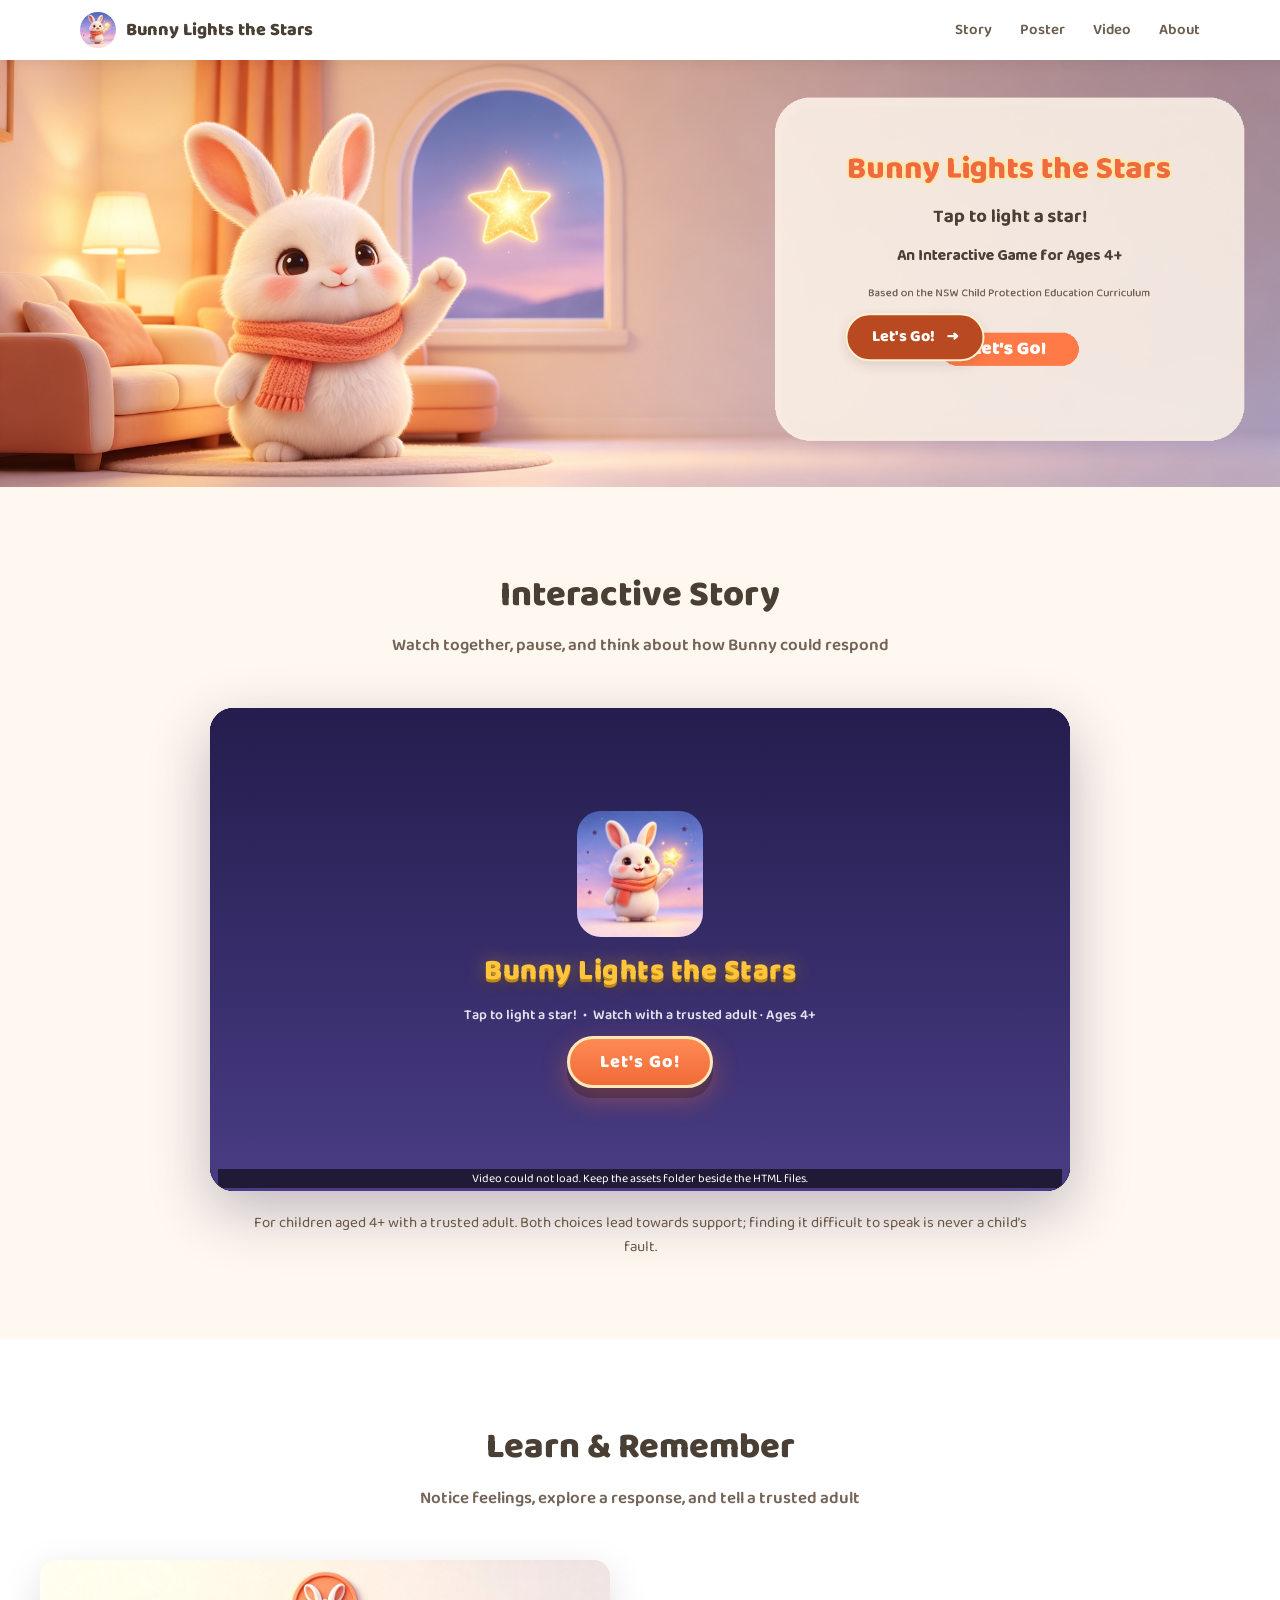
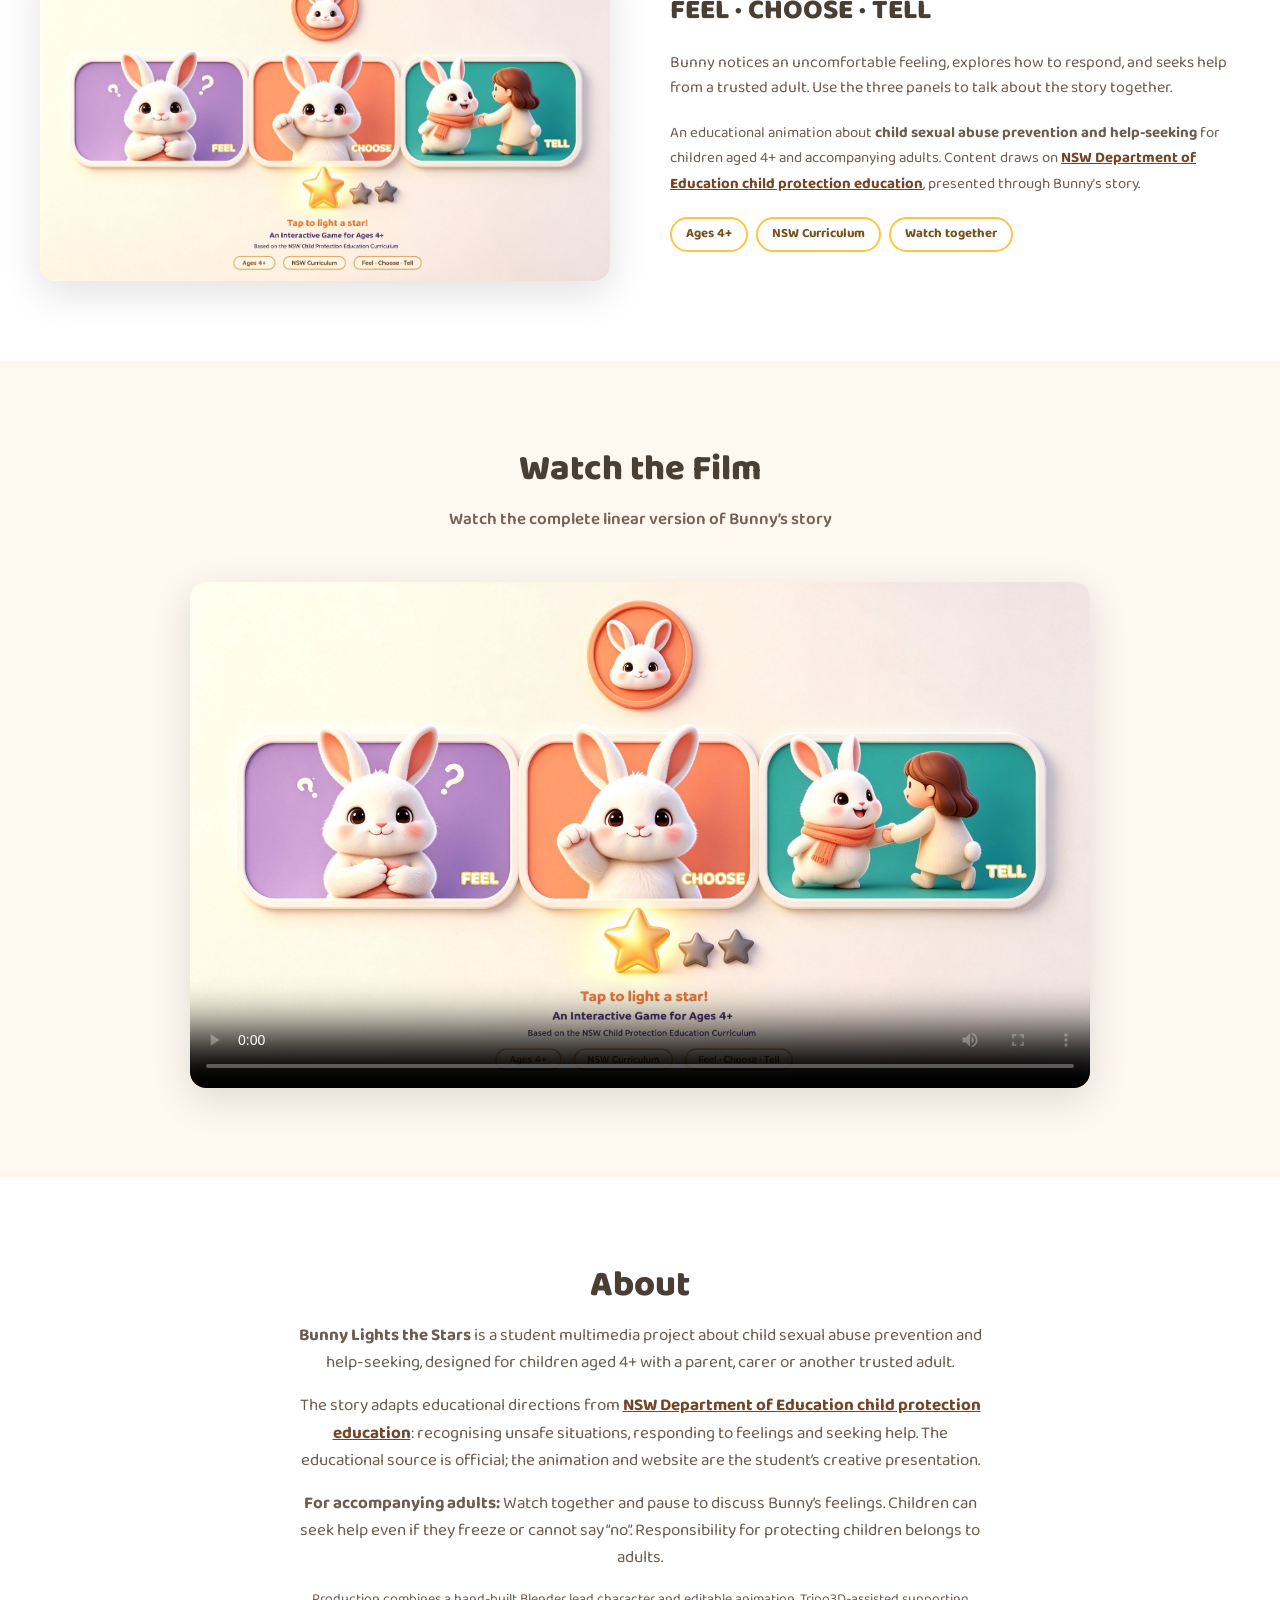
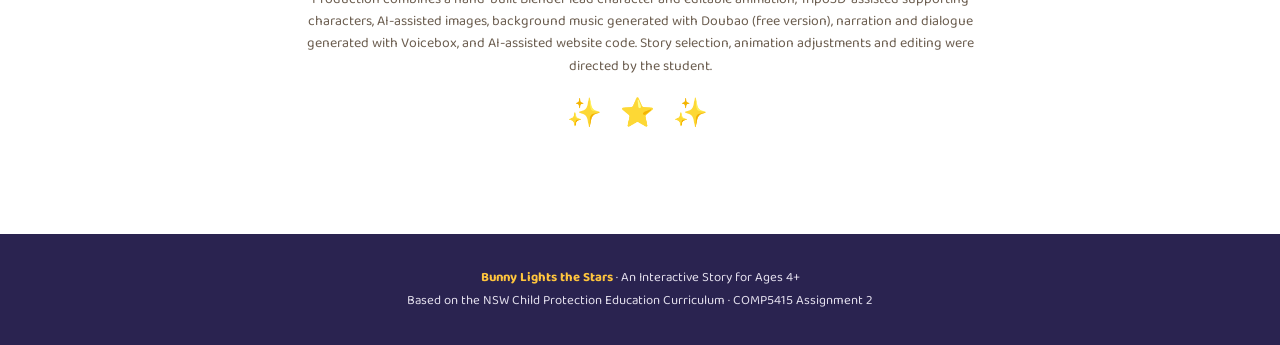
==== index.html @ 77bef4d8 "Deploy Bunny Lights the Stars interactive website" ====
<!DOCTYPE html>
<html lang="en">
<head>
<meta charset="UTF-8">
<meta name="viewport" content="width=device-width, initial-scale=1.0">
<title>Bunny Lights the Stars</title>
<link rel="preconnect" href="https://fonts.googleapis.com">
<link rel="preconnect" href="https://fonts.gstatic.com" crossorigin>
<link href="https://fonts.googleapis.com/css2?family=Baloo+2:wght@400;600;700;800&display=swap" rel="stylesheet">
<link rel="stylesheet" href="style.css">
</head>
<body>
<a class="skip-link" href="#story">Skip to story</a>

<nav id="nav">
  <div class="nav-inner">
    <div class="brand">
      <img src="assets/logo_clean.png" alt="Bunny Lights the Stars logo" class="nav-logo">
      <span class="brand-name">Bunny Lights the Stars</span>
    </div>
    <button class="menu-btn" id="menuBtn" aria-label="Open navigation" aria-expanded="false" aria-controls="navLinks">☰</button>
    <ul class="nav-links" id="navLinks">
      <li><a href="#story">Story</a></li>
      <li><a href="#poster">Poster</a></li>
      <li><a href="#video">Video</a></li>
      <li><a href="#about">About</a></li>
    </ul>
  </div>
</nav>

<header class="hero" id="hero">
  <img src="assets/banner.png" alt="Bunny Lights the Stars banner" class="hero-img">
  <a class="hero-entry" href="#story" aria-label="Start the interactive story">Let's Go! <span aria-hidden="true">→</span></a>
</header>

<section id="story" class="section">
  <h2 class="section-title">Interactive Story</h2>
  <p class="section-sub">Watch together, pause, and think about how Bunny could respond</p>
  <div class="frame-wrap">
    <iframe title="Bunny Lights the Stars interactive story" src="interactive.html" class="story-frame" allow="autoplay; fullscreen" allowfullscreen></iframe>
  </div>
  <p class="story-note">For children aged 4+ with a trusted adult. Both choices lead towards support; finding it difficult to speak is never a child’s fault.</p>
</section>

<section id="poster" class="section section-alt">
  <h2 class="section-title">Learn &amp; Remember</h2>
  <p class="section-sub">Notice feelings, explore a response, and tell a trusted adult</p>
  <div class="split">
    <div class="poster-img-wrap">
      <img src="assets/poster.png" alt="Bunny Lights the Stars poster showing FEEL CHOOSE TELL" class="poster-img">
    </div>
    <div class="poster-text">
      <h3>FEEL · CHOOSE · TELL</h3>
      <p>Bunny notices an uncomfortable feeling, explores how to respond, and seeks help from a trusted adult. Use the three panels to talk about the story together.</p>
      <p class="source-note">An educational animation about <strong>child sexual abuse prevention and help-seeking</strong> for children aged 4+ and accompanying adults. Content draws on <a href="https://education.nsw.gov.au/teaching-and-learning/curriculum/pdhpe/child-protection-and-respectful-relationships-education/the-importance-of-child-protection-education" target="_blank" rel="noopener"><strong>NSW Department of Education child protection education</strong></a>, presented through Bunny’s story.</p>
      <div class="tags">
        <span class="tag">Ages 4+</span>
        <span class="tag">NSW Curriculum</span>
        <span class="tag">Watch together</span>
      </div>
    </div>
  </div>
</section>

<section id="video" class="section">
  <h2 class="section-title">Watch the Film</h2>
  <p class="section-sub">Watch the complete linear version of Bunny’s story</p>
  <div class="video-wrap">
    <video controls preload="metadata" poster="assets/poster.png">
      <source src="assets/final_video.mp4" type="video/mp4">
      Your browser does not support the video tag.
    </video>
  </div>
</section>

<section id="about" class="section section-alt">
  <div class="about-inner">
    <h2 class="section-title">About</h2>
    <p><strong>Bunny Lights the Stars</strong> is a student multimedia project about child sexual abuse prevention and help-seeking, designed for children aged 4+ with a parent, carer or another trusted adult.</p>
    <p>The story adapts educational directions from <a href="https://education.nsw.gov.au/teaching-and-learning/curriculum/pdhpe/child-protection-and-respectful-relationships-education/the-importance-of-child-protection-education" target="_blank" rel="noopener"><strong>NSW Department of Education child protection education</strong></a>: recognising unsafe situations, responding to feelings and seeking help. The educational source is official; the animation and website are the student’s creative presentation.</p>
    <p><strong>For accompanying adults:</strong> Watch together and pause to discuss Bunny’s feelings. Children can seek help even if they freeze or cannot say “no”. Responsibility for protecting children belongs to adults.</p>
    <p class="credits">Production combines a hand-built Blender lead character and editable animation, Tripo3D-assisted supporting characters, AI-assisted images, background music generated with Doubao (free version), narration and dialogue generated with Voicebox, and AI-assisted website code. Story selection, animation adjustments and editing were directed by the student.</p>
    <div class="about-stars">✨ ⭐ ✨</div>
  </div>
</section>

<footer>
  <div class="footer-inner">
    <b>Bunny Lights the Stars</b> · An Interactive Story for Ages 4+<br>
    Based on the NSW Child Protection Education Curriculum · COMP5415 Assignment 2
  </div>
</footer>

<script src="script.js"></script>
</body>
</html>
---- style.css ----
* { margin:0; padding:0; box-sizing:border-box; }
html { scroll-behavior:smooth; }
body { font-family:'Baloo 2','Comic Sans MS',sans-serif; background:#FFF8F0; color:#4a3f35; line-height:1.6; }

/* nav */
nav { position:sticky; top:0; z-index:100; background:#fff; box-shadow:0 2px 12px rgba(0,0,0,.06); }
.nav-inner { max-width:1200px; margin:0 auto; display:flex; align-items:center; justify-content:space-between; padding:12px 40px; }
.brand { display:flex; align-items:center; gap:10px; }
.nav-logo { width:36px; height:36px; border-radius:50%; object-fit:cover; }
.brand-name { font-weight:800; font-size:18px; color:#4a3f35; }
.nav-links { display:flex; gap:28px; list-style:none; }
.nav-links a { text-decoration:none; color:#6b5d4f; font-weight:600; font-size:15px; transition:color .2s; }
.nav-links a:hover { color:#f06b37; }
.menu-btn { display:none; background:none; border:none; font-size:24px; cursor:pointer; color:#4a3f35; }

/* hero - pure banner image */
.hero { position:relative; width:100%; overflow:hidden; }
.hero-img { display:block; width:100%; height:auto; }

.scroll-hint { position:absolute; bottom:20px; left:50%; transform:translateX(-50%); z-index:3; text-align:center; color:#fff; font-size:14px; font-weight:700; text-shadow:0 2px 6px rgba(0,0,0,.5); }
.scroll-hint .arrow { font-size:28px; margin-top:4px; animation:bounce 1.5s ease-in-out infinite; }
@keyframes bounce { 0%,100%{transform:translateY(0)} 50%{transform:translateY(8px)} }

/* sections */
.section { padding:80px 40px; max-width:1200px; margin:0 auto; }
.section-alt { background:#fff; max-width:none; }
.section-alt > * { max-width:1200px; margin-left:auto; margin-right:auto; }
.section-title { font-size:36px; font-weight:800; color:#4a3f35; text-align:center; margin-bottom:8px; }
.section-sub { text-align:center; color:#9a8b7d; font-size:17px; font-weight:600; margin-bottom:48px; }

/* story frame (iframe) */
.frame-wrap { max-width:860px; margin:0 auto; border-radius:24px; overflow:hidden; box-shadow:0 20px 60px rgba(42,35,80,.3); }
.story-frame { display:block; width:100%; aspect-ratio:16/9; border:none; }

/* poster section */
.split { display:grid; grid-template-columns:1fr 1fr; gap:60px; align-items:center; }
.poster-img-wrap { display:flex; justify-content:center; }
.poster-img { max-width:100%; max-height:560px; border-radius:16px; box-shadow:0 12px 40px rgba(0,0,0,.12); }
.poster-text h3 { font-size:28px; font-weight:800; margin-bottom:16px; }
.poster-text p { font-size:16px; color:#6b5d4f; margin-bottom:20px; }
.tags { display:flex; flex-wrap:wrap; gap:8px; }
.tag { display:inline-block; background:#fff; border:2px solid #ffc53d; border-radius:20px; padding:5px 14px; font-size:13px; font-weight:700; color:#b8821d; }

/* video */
.video-wrap { max-width:900px; margin:0 auto; }
.video-wrap video { width:100%; aspect-ratio:16/9; border-radius:16px; box-shadow:0 12px 40px rgba(0,0,0,.12); }

/* about */
.about-inner { max-width:700px; margin:0 auto; text-align:center; }
.about-inner p { font-size:17px; color:#6b5d4f; margin-bottom:16px; }
.about-stars { font-size:28px; letter-spacing:6px; margin:16px 0; }

/* footer */
footer { background:#2a2350; color:rgba(255,255,255,.6); text-align:center; padding:32px 20px; font-size:13px; line-height:1.8; }
footer b { color:#ffc53d; }

/* responsive */
@media (max-width:768px) {
  .nav-inner { padding:12px 20px; }
  .menu-btn { display:block; }
  .nav-links { display:none; position:absolute; top:100%; left:0; right:0; background:#fff; flex-direction:column; padding:16px 20px; gap:16px; box-shadow:0 8px 20px rgba(0,0,0,.1); }
  .nav-links.open { display:flex; }
  .section { padding:48px 20px; }
  .split { grid-template-columns:1fr; gap:32px; }
  .section-title { font-size:28px; }
}

/* Usability revisions for Assignment 2 */
section { scroll-margin-top:85px; }
a { color:#744526; }
a:focus-visible,button:focus-visible { outline:3px solid #2b72c4; outline-offset:4px; }
.skip-link { position:fixed;left:12px;top:-80px;z-index:200;background:#fff;padding:10px 18px; }
.skip-link:focus { top:10px; }
.hero-entry { position:absolute;left:71.5%;top:65%;transform:translate(-50%,-50%);min-width:108px;min-height:36px;display:flex;align-items:center;justify-content:center;gap:12px;padding:9px 24px;border:2px solid #fff0cf;border-radius:30px;background:#b84920;color:#fff;font-weight:800;text-decoration:none;box-shadow:0 4px 12px #50352322; }
.story-note { max-width:800px;margin:20px auto 0;text-align:center;font-size:15px;color:#685646; }
.poster-text .source-note { font-size:15px;line-height:1.7; }
.about-inner .credits { font-size:14px; }
.section-sub { color:#746457; }
.tag { color:#76511b; }
footer { color:#e3dfed; }
@media(max-width:600px) {
 .brand-name { font-size:15px; }.nav-inner { padding:10px 16px; }.nav-logo { width:32px;height:32px; }
 .hero-entry { position:static;transform:none;border-radius:0;box-shadow:none;min-height:44px; }
 .section { padding:36px 16px; }.section-sub { font-size:15px;margin-bottom:24px; }.section-title { font-size:26px; }
 .frame-wrap { border-radius:12px; }.story-note { font-size:13px; }.poster-text h3 { font-size:24px; }
 .poster-text p,.about-inner p { font-size:15px; }
}
@media(prefers-reduced-motion:reduce) { html {scroll-behavior:auto;} * {animation:none!important;transition:none!important;} }
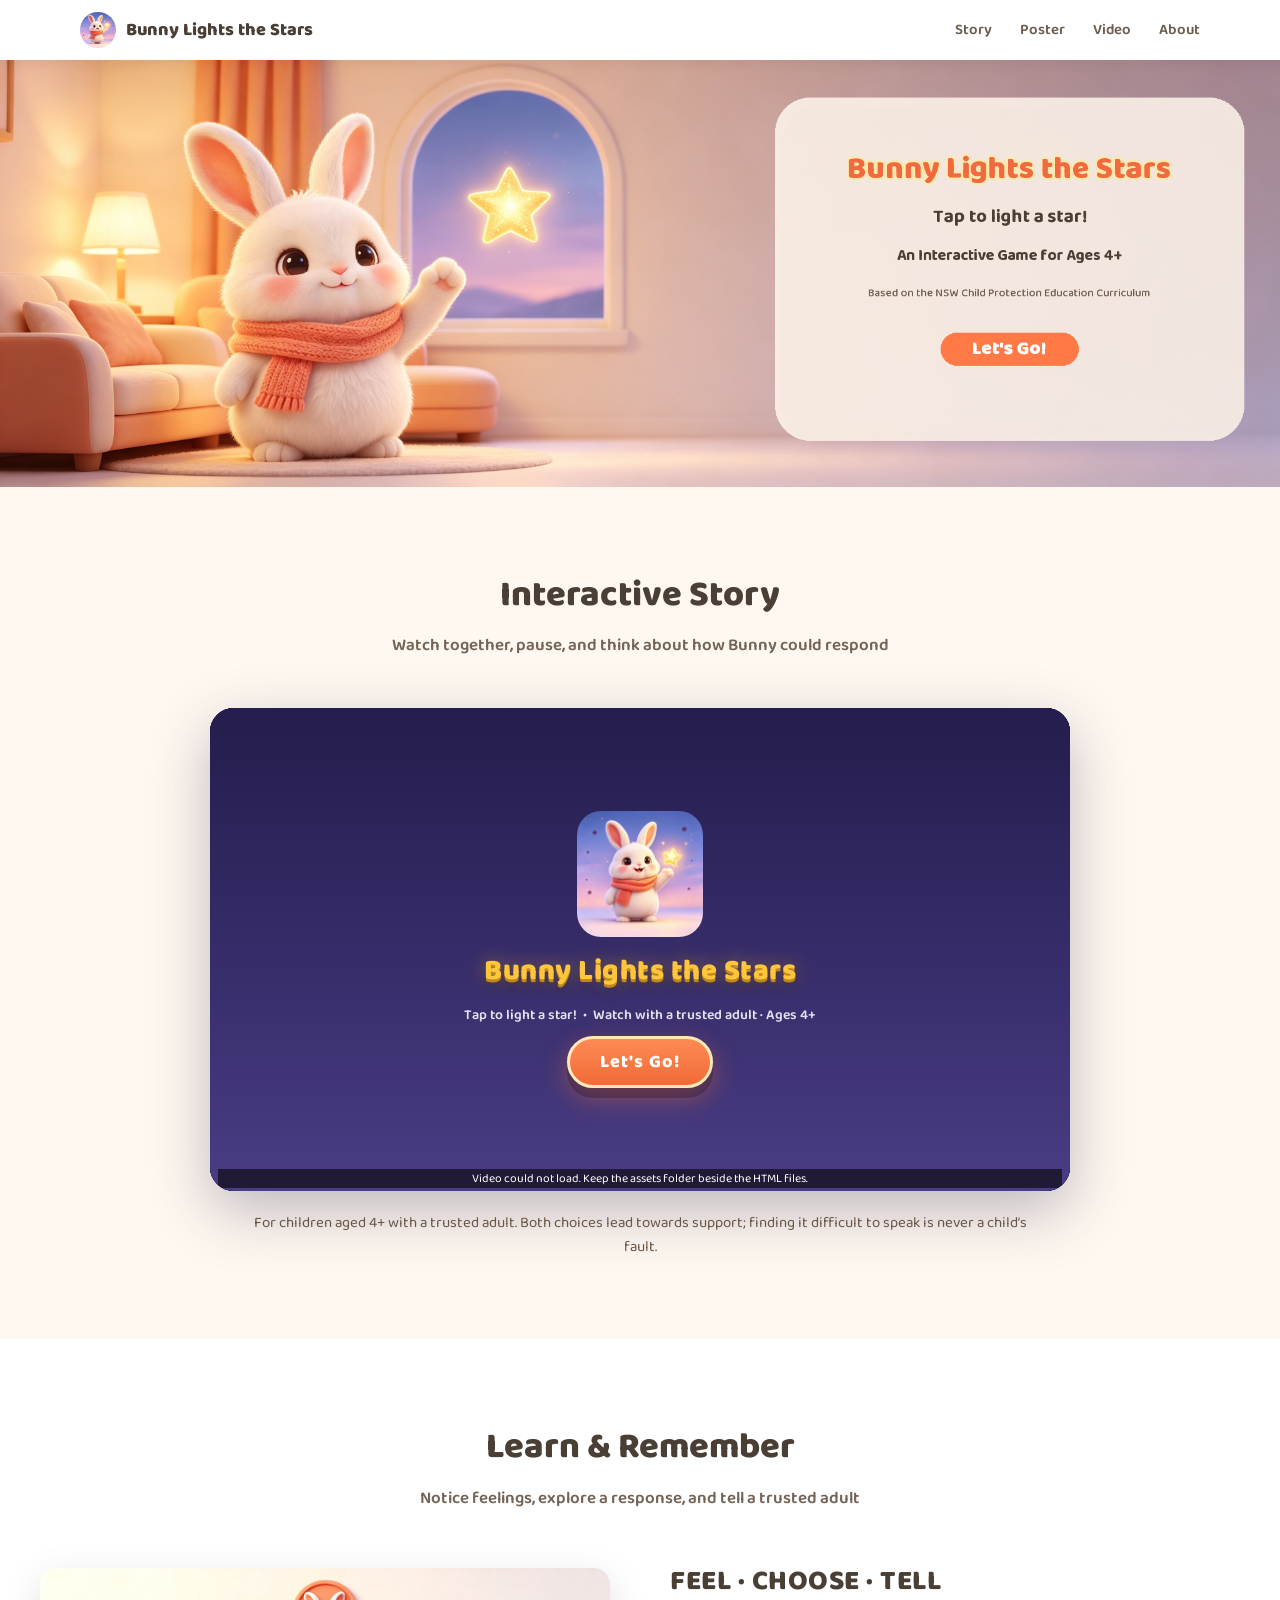
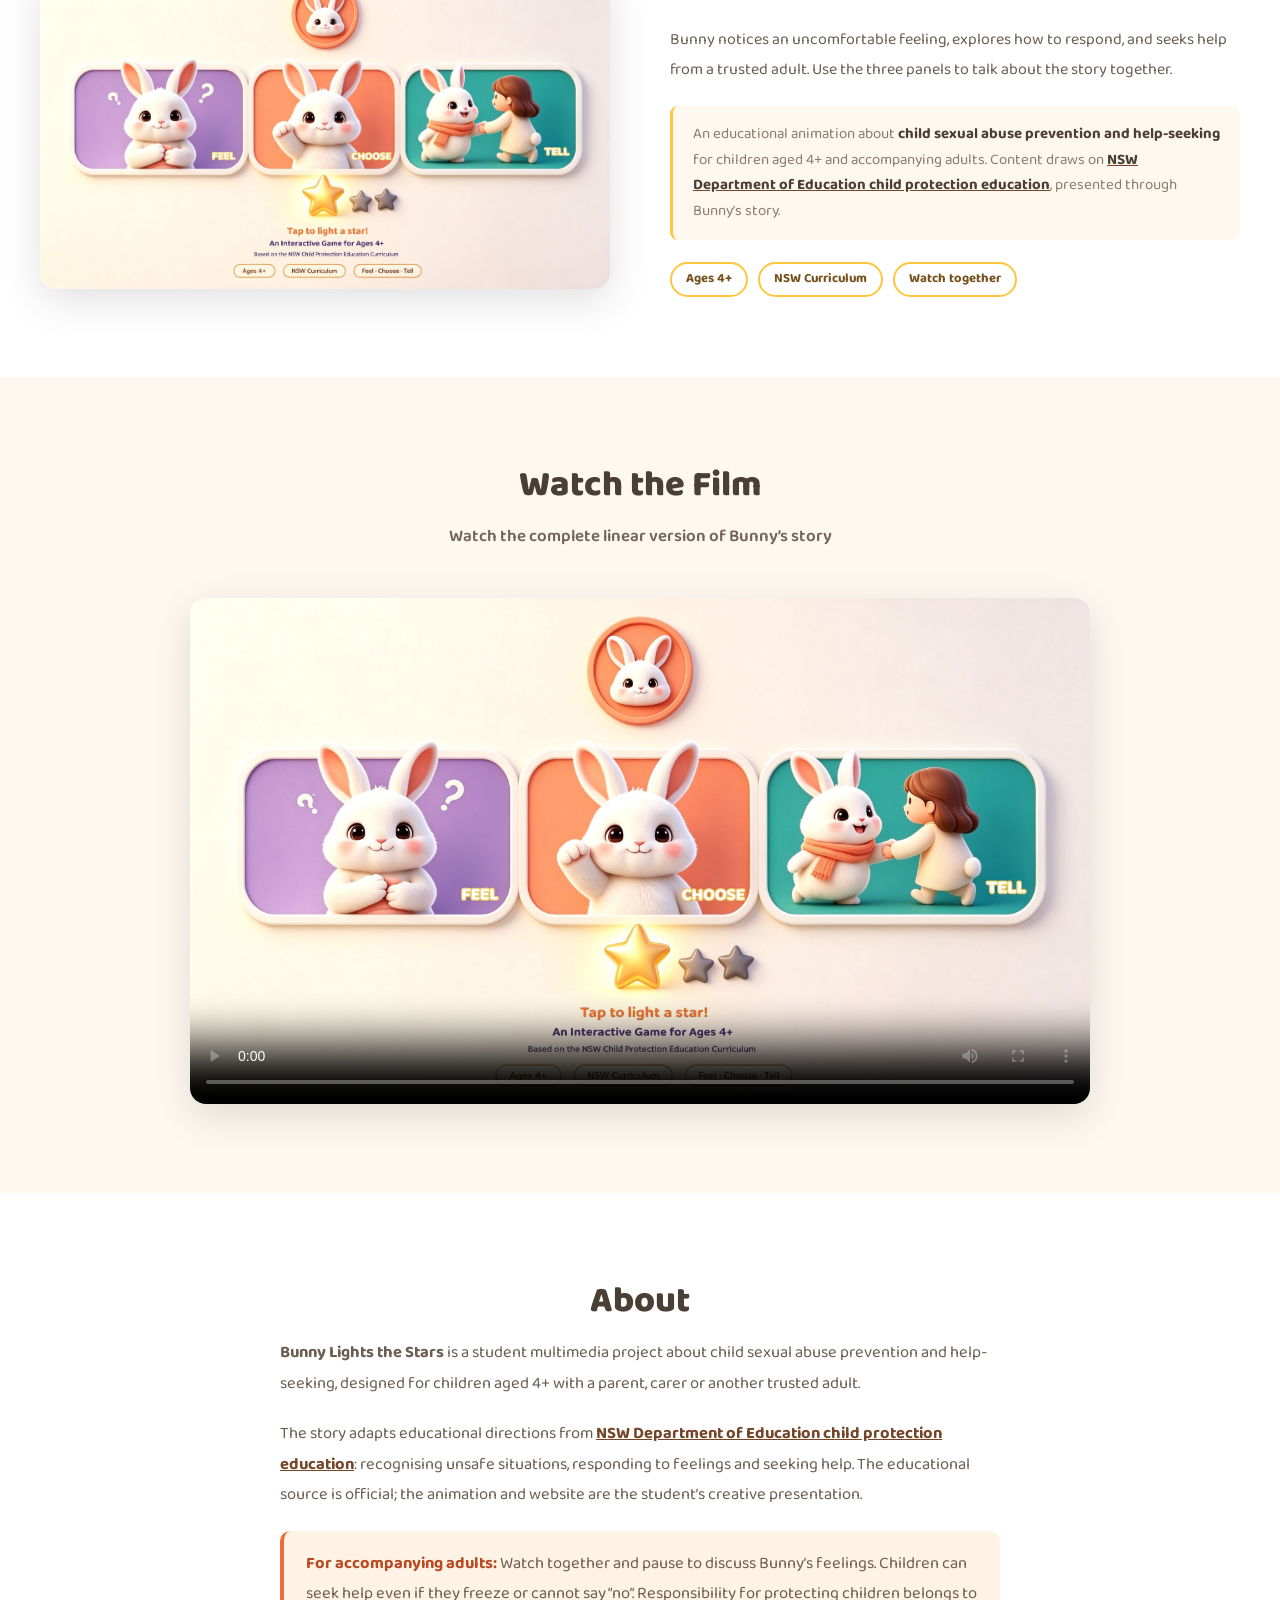
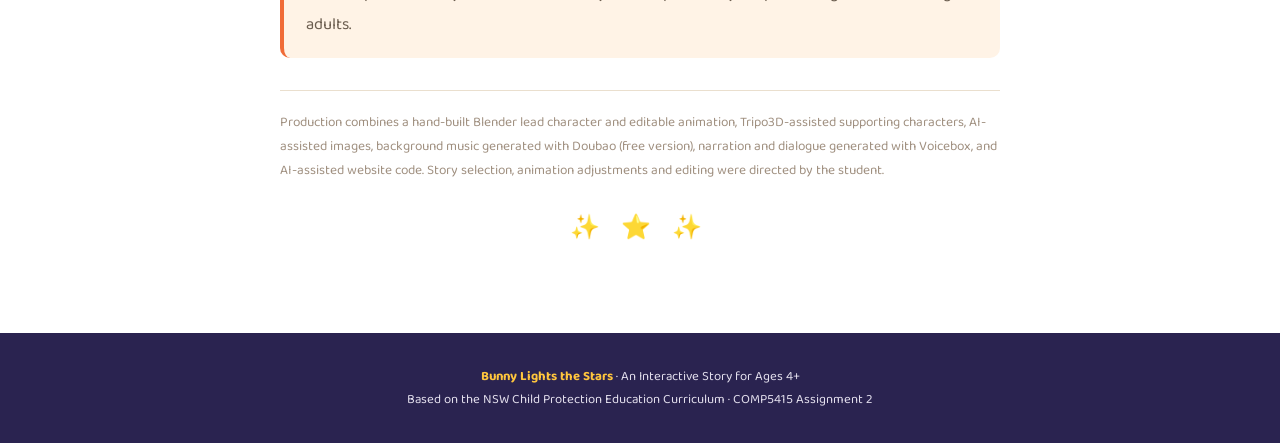
==== commit f1ff06de: "Fix hero Let's Go button overlap and improve About/Poster typography" ====
--- a/index.html
+++ b/index.html
@@ -30,7 +30,7 @@
 
 <header class="hero" id="hero">
   <img src="assets/banner.png" alt="Bunny Lights the Stars banner" class="hero-img">
-  <a class="hero-entry" href="#story" aria-label="Start the interactive story">Let's Go! <span aria-hidden="true">→</span></a>
+  <a class="hero-entry" href="#story" aria-label="Start the interactive story"><span class="hero-entry-label">Let's Go!</span></a>
 </header>
 
 <section id="story" class="section">
@@ -78,7 +78,7 @@
     <h2 class="section-title">About</h2>
     <p><strong>Bunny Lights the Stars</strong> is a student multimedia project about child sexual abuse prevention and help-seeking, designed for children aged 4+ with a parent, carer or another trusted adult.</p>
     <p>The story adapts educational directions from <a href="https://education.nsw.gov.au/teaching-and-learning/curriculum/pdhpe/child-protection-and-respectful-relationships-education/the-importance-of-child-protection-education" target="_blank" rel="noopener"><strong>NSW Department of Education child protection education</strong></a>: recognising unsafe situations, responding to feelings and seeking help. The educational source is official; the animation and website are the student’s creative presentation.</p>
-    <p><strong>For accompanying adults:</strong> Watch together and pause to discuss Bunny’s feelings. Children can seek help even if they freeze or cannot say “no”. Responsibility for protecting children belongs to adults.</p>
+    <p class="adult-note"><strong>For accompanying adults:</strong> Watch together and pause to discuss Bunny’s feelings. Children can seek help even if they freeze or cannot say “no”. Responsibility for protecting children belongs to adults.</p>
     <p class="credits">Production combines a hand-built Blender lead character and editable animation, Tripo3D-assisted supporting characters, AI-assisted images, background music generated with Doubao (free version), narration and dialogue generated with Voicebox, and AI-assisted website code. Story selection, animation adjustments and editing were directed by the student.</p>
     <div class="about-stars">✨ ⭐ ✨</div>
   </div>
--- a/style.css
+++ b/style.css
@@ -36,9 +36,11 @@
 .split { display:grid; grid-template-columns:1fr 1fr; gap:60px; align-items:center; }
 .poster-img-wrap { display:flex; justify-content:center; }
 .poster-img { max-width:100%; max-height:560px; border-radius:16px; box-shadow:0 12px 40px rgba(0,0,0,.12); }
-.poster-text h3 { font-size:28px; font-weight:800; margin-bottom:16px; }
-.poster-text p { font-size:16px; color:#6b5d4f; margin-bottom:20px; }
-.tags { display:flex; flex-wrap:wrap; gap:8px; }
+.poster-text h3 { font-size:28px; font-weight:800; margin-bottom:20px; letter-spacing:.5px; }
+.poster-text p { font-size:16px; color:#6b5d4f; line-height:1.85; margin-bottom:22px; }
+.poster-text .source-note { background:#FFF8F0; border-left:3px solid #ffc53d; border-radius:8px; padding:16px 20px; font-size:14.5px; line-height:1.8; color:#8a7a6a; }
+.poster-text .source-note strong { color:#4a3f35; }
+.tags { display:flex; flex-wrap:wrap; gap:10px; margin-top:8px; }
 .tag { display:inline-block; background:#fff; border:2px solid #ffc53d; border-radius:20px; padding:5px 14px; font-size:13px; font-weight:700; color:#b8821d; }
 
 /* video */
@@ -46,9 +48,12 @@
 .video-wrap video { width:100%; aspect-ratio:16/9; border-radius:16px; box-shadow:0 12px 40px rgba(0,0,0,.12); }
 
 /* about */
-.about-inner { max-width:700px; margin:0 auto; text-align:center; }
-.about-inner p { font-size:17px; color:#6b5d4f; margin-bottom:16px; }
-.about-stars { font-size:28px; letter-spacing:6px; margin:16px 0; }
+.about-inner { max-width:720px; margin:0 auto; text-align:center; }
+.about-inner > p { font-size:16.5px; color:#6b5d4f; line-height:1.85; margin-bottom:20px; text-align:left; }
+.about-inner .adult-note { background:#FFF3E6; border-left:4px solid #f06b37; border-radius:10px; padding:18px 22px; text-align:left; }
+.about-inner .adult-note strong { color:#b84920; }
+.about-inner .credits { font-size:13.5px; color:#a09080; line-height:1.75; margin-top:32px; padding-top:20px; border-top:1px solid #eadfce; text-align:left; }
+.about-stars { font-size:24px; letter-spacing:8px; margin:28px 0 4px; }
 
 /* footer */
 footer { background:#2a2350; color:rgba(255,255,255,.6); text-align:center; padding:32px 20px; font-size:13px; line-height:1.8; }
@@ -71,16 +76,16 @@
 a:focus-visible,button:focus-visible { outline:3px solid #2b72c4; outline-offset:4px; }
 .skip-link { position:fixed;left:12px;top:-80px;z-index:200;background:#fff;padding:10px 18px; }
 .skip-link:focus { top:10px; }
-.hero-entry { position:absolute;left:71.5%;top:65%;transform:translate(-50%,-50%);min-width:108px;min-height:36px;display:flex;align-items:center;justify-content:center;gap:12px;padding:9px 24px;border:2px solid #fff0cf;border-radius:30px;background:#b84920;color:#fff;font-weight:800;text-decoration:none;box-shadow:0 4px 12px #50352322; }
+.hero-entry { position:absolute; left:73.3%; top:63.5%; width:11.8%; height:8.8%; min-width:0; min-height:0; padding:0; border:0; border-radius:30px; background:transparent; box-shadow:none; text-decoration:none; cursor:pointer; }
+.hero-entry .hero-entry-label { position:absolute; width:1px; height:1px; padding:0; margin:-1px; overflow:hidden; clip:rect(0,0,0,0); white-space:nowrap; border:0; }
 .story-note { max-width:800px;margin:20px auto 0;text-align:center;font-size:15px;color:#685646; }
 .poster-text .source-note { font-size:15px;line-height:1.7; }
-.about-inner .credits { font-size:14px; }
 .section-sub { color:#746457; }
 .tag { color:#76511b; }
 footer { color:#e3dfed; }
 @media(max-width:600px) {
  .brand-name { font-size:15px; }.nav-inner { padding:10px 16px; }.nav-logo { width:32px;height:32px; }
- .hero-entry { position:static;transform:none;border-radius:0;box-shadow:none;min-height:44px; }
+ .hero-entry { top:63%; }
  .section { padding:36px 16px; }.section-sub { font-size:15px;margin-bottom:24px; }.section-title { font-size:26px; }
  .frame-wrap { border-radius:12px; }.story-note { font-size:13px; }.poster-text h3 { font-size:24px; }
  .poster-text p,.about-inner p { font-size:15px; }
